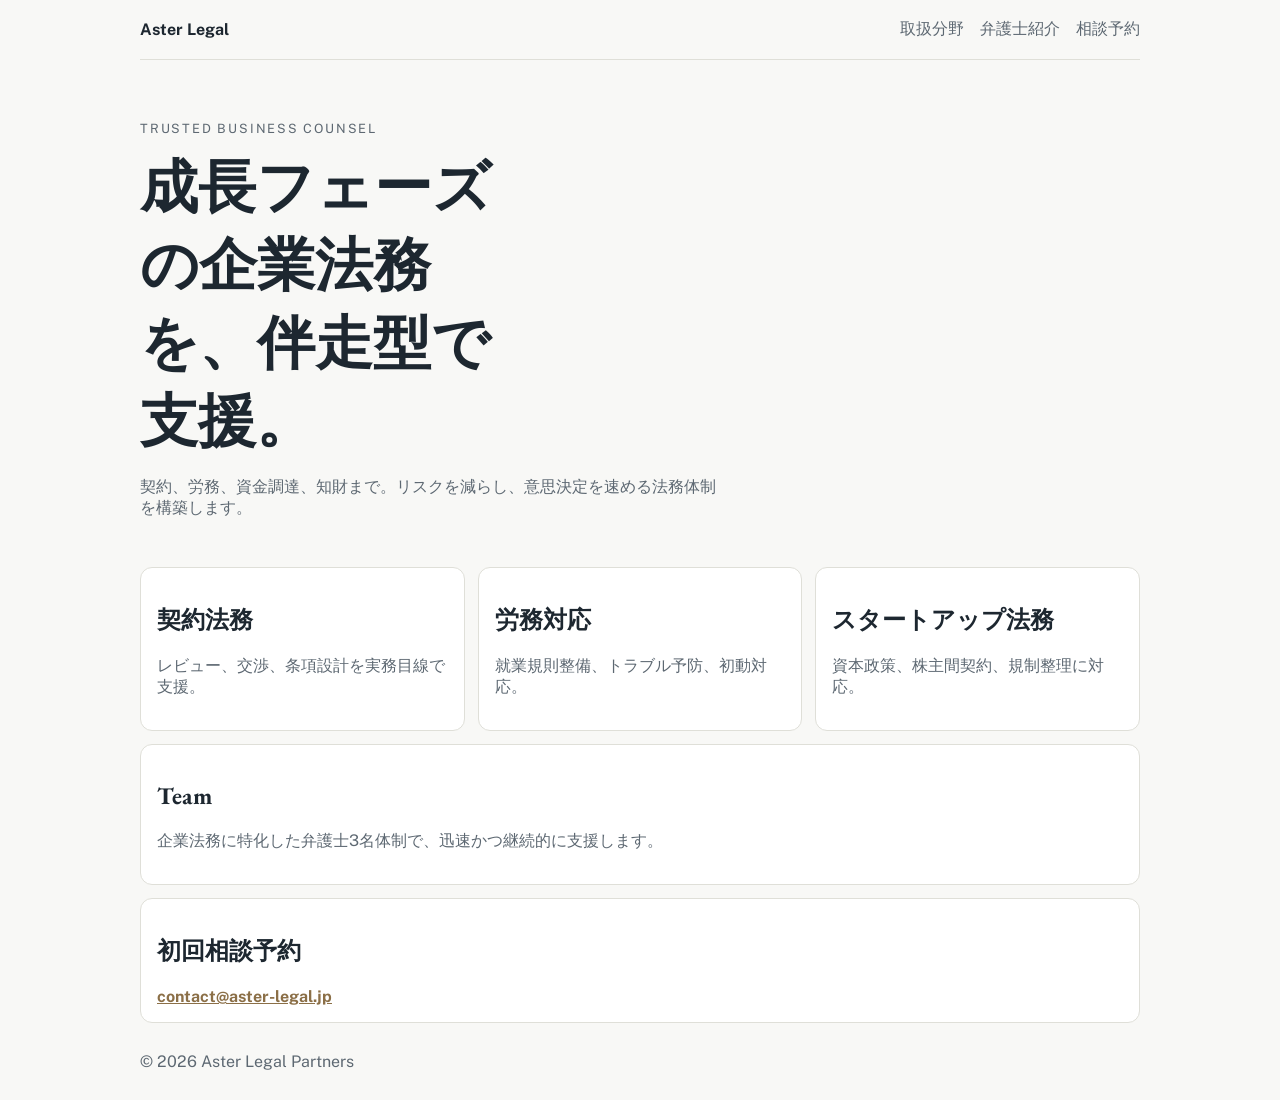
==== index.html @ 530c4b94 "Initial commit: 09-law-firm site" ====
<!doctype html>
<html lang="ja">
  <head>
    <meta charset="UTF-8" />
    <meta name="viewport" content="width=device-width, initial-scale=1.0" />
    <title>Aster Legal Partners</title>
    <link rel="preconnect" href="https://fonts.googleapis.com" />
    <link rel="preconnect" href="https://fonts.gstatic.com" crossorigin />
    <link href="https://fonts.googleapis.com/css2?family=EB+Garamond:wght@500;700&family=Public+Sans:wght@400;500;700&display=swap" rel="stylesheet" />
    <link rel="stylesheet" href="styles.css" />
  </head>
  <body>
    <header class="wrap header">
      <a class="brand" href="#">Aster Legal</a>
      <nav>
        <a href="#practice">取扱分野</a>
        <a href="#team">弁護士紹介</a>
        <a href="#contact">相談予約</a>
      </nav>
    </header>

    <main class="wrap">
      <section class="hero">
        <p class="sub">TRUSTED BUSINESS COUNSEL</p>
        <h1>成長フェーズの企業法務を、伴走型で支援。</h1>
        <p>契約、労務、資金調達、知財まで。リスクを減らし、意思決定を速める法務体制を構築します。</p>
      </section>

      <section class="practice" id="practice">
        <article><h2>契約法務</h2><p>レビュー、交渉、条項設計を実務目線で支援。</p></article>
        <article><h2>労務対応</h2><p>就業規則整備、トラブル予防、初動対応。</p></article>
        <article><h2>スタートアップ法務</h2><p>資本政策、株主間契約、規制整理に対応。</p></article>
      </section>

      <section class="team" id="team">
        <h2>Team</h2>
        <p>企業法務に特化した弁護士3名体制で、迅速かつ継続的に支援します。</p>
      </section>

      <section class="contact" id="contact">
        <h2>初回相談予約</h2>
        <a href="mailto:contact@aster-legal.jp">contact@aster-legal.jp</a>
      </section>
    </main>

    <footer class="wrap">© <span id="year"></span> Aster Legal Partners</footer>
    <script src="app.js"></script>
  </body>
</html>
---- styles.css ----
:root {
  --bg: #f8f8f6;
  --surface: #ffffff;
  --text: #1d2730;
  --muted: #5d6872;
  --accent: #8b6f47;
  --line: #dfdfd8;
}

* { box-sizing: border-box; }

body {
  margin: 0;
  font-family: "Public Sans", sans-serif;
  background: var(--bg);
  color: var(--text);
}

.wrap {
  width: min(1000px, 92vw);
  margin: 0 auto;
}

.header {
  display: flex;
  justify-content: space-between;
  align-items: center;
  padding: 1.2rem 0;
  border-bottom: 1px solid var(--line);
}

.brand {
  text-decoration: none;
  color: var(--text);
  font-weight: 700;
}

nav {
  display: flex;
  gap: 1rem;
}

nav a {
  text-decoration: none;
  color: var(--muted);
}

.hero {
  padding: 3rem 0 2rem;
}

.sub {
  color: var(--accent);
  font-size: 0.8rem;
  letter-spacing: 0.14em;
}

h1,
h2 {
  font-family: "EB Garamond", serif;
}

h1 {
  margin: 0.4rem 0 0.8rem;
  font-size: clamp(2rem, 5vw, 3.6rem);
  max-width: 13ch;
}

.hero p {
  color: var(--muted);
  max-width: 58ch;
}

.practice {
  display: grid;
  grid-template-columns: repeat(3, minmax(0, 1fr));
  gap: 0.8rem;
}

.practice article,
.team,
.contact {
  background: var(--surface);
  border: 1px solid var(--line);
  border-radius: 12px;
  padding: 1rem;
}

.practice p,
.team p {
  color: var(--muted);
}

.team,
.contact {
  margin-top: 0.8rem;
}

.contact a {
  color: var(--accent);
  font-weight: 700;
}

footer {
  color: var(--muted);
  padding: 1.8rem 0;
}

@media (max-width: 760px) {
  .header {
    flex-direction: column;
    align-items: flex-start;
    gap: 0.7rem;
  }

  nav {
    flex-wrap: wrap;
  }

  .practice {
    grid-template-columns: 1fr;
  }
}
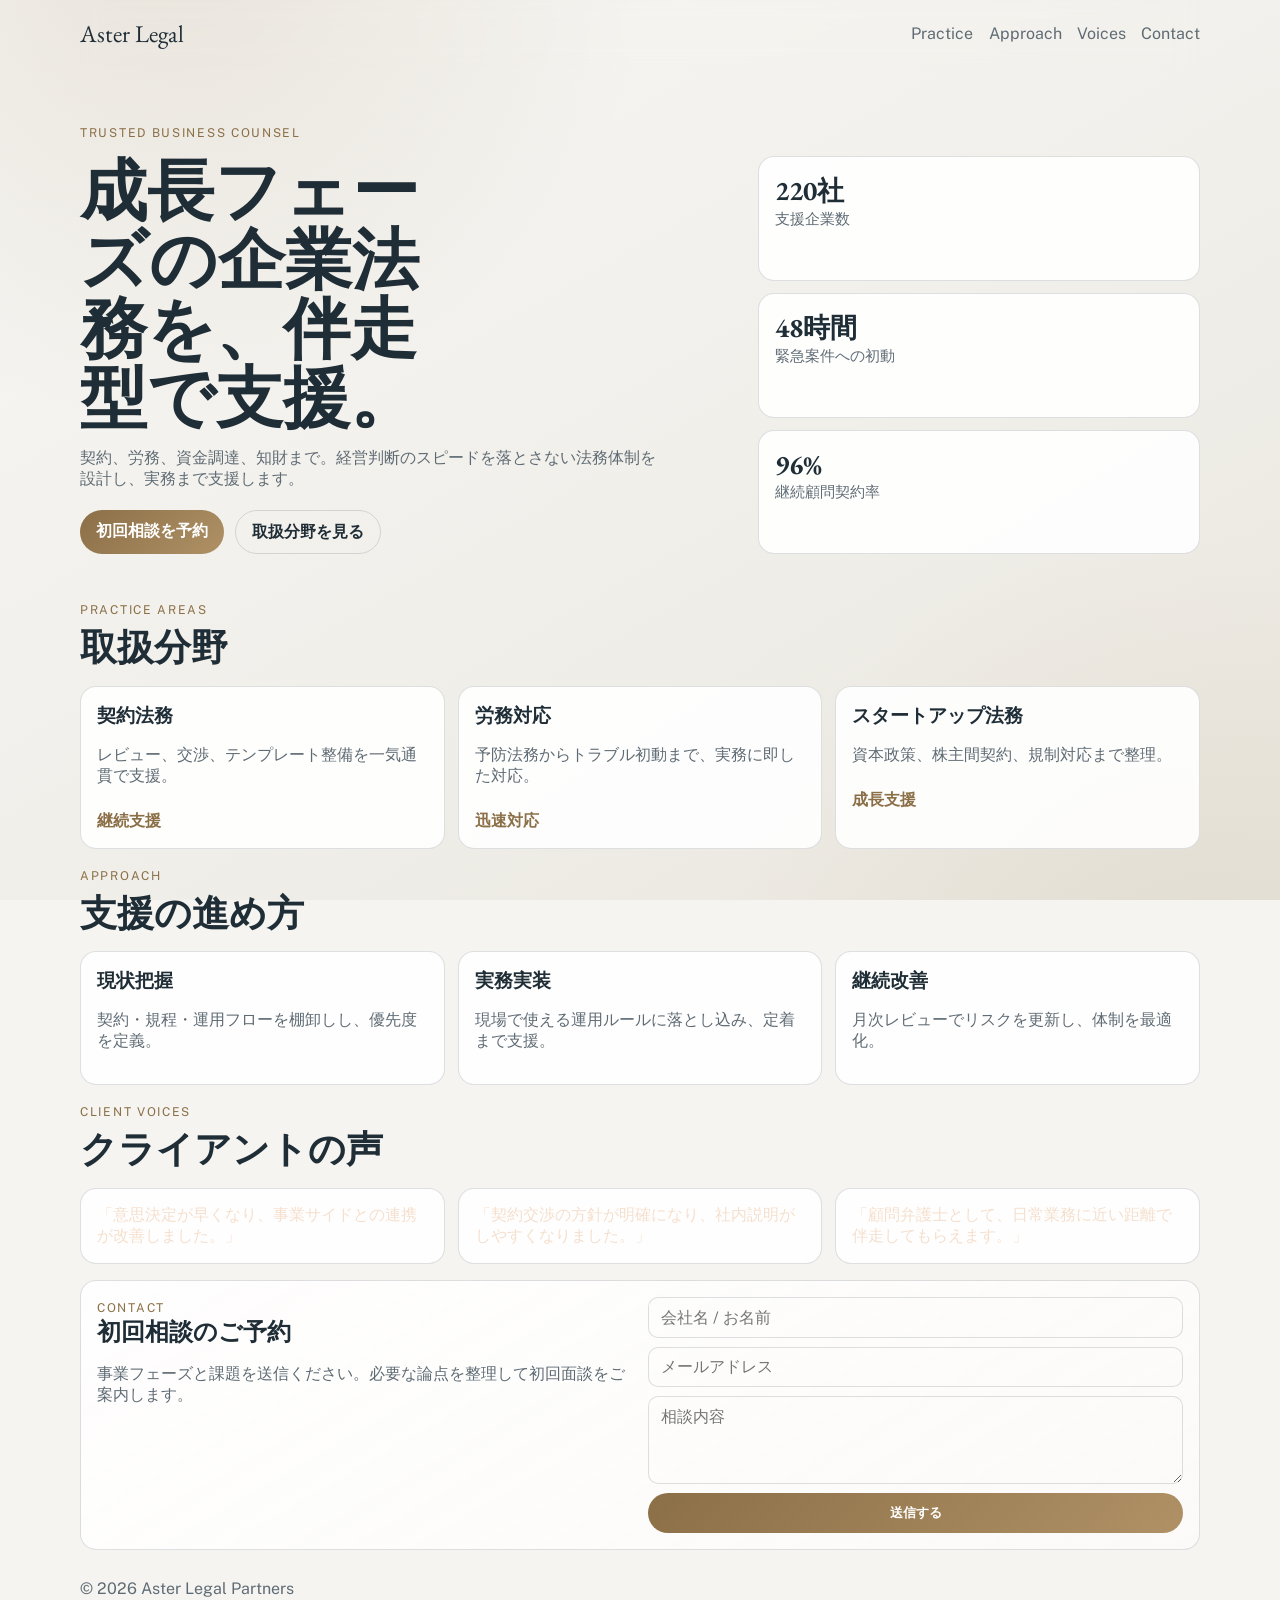
==== commit 694a86b3: "Enhance site design and content" ====
--- a/index.html
+++ b/index.html
@@ -10,40 +10,84 @@
     <link rel="stylesheet" href="styles.css" />
   </head>
   <body>
-    <header class="wrap header">
-      <a class="brand" href="#">Aster Legal</a>
-      <nav>
-        <a href="#practice">取扱分野</a>
-        <a href="#team">弁護士紹介</a>
-        <a href="#contact">相談予約</a>
+    <div class="bg-layer"></div>
+    <header class="site-header container">
+      <a class="brand" href="#top">Aster Legal</a>
+      <button class="menu-toggle" aria-expanded="false" aria-label="メニュー">☰</button>
+      <nav class="nav-links">
+        <a href="#practice">Practice</a>
+        <a href="#approach">Approach</a>
+        <a href="#voices">Voices</a>
+        <a href="#contact">Contact</a>
       </nav>
     </header>
 
-    <main class="wrap">
-      <section class="hero">
-        <p class="sub">TRUSTED BUSINESS COUNSEL</p>
-        <h1>成長フェーズの企業法務を、伴走型で支援。</h1>
-        <p>契約、労務、資金調達、知財まで。リスクを減らし、意思決定を速める法務体制を構築します。</p>
+    <main id="top" class="container">
+      <section class="hero reveal">
+        <span class="badge">TRUSTED BUSINESS COUNSEL</span>
+        <div class="hero-grid">
+          <div>
+            <h1>成長フェーズの企業法務を、伴走型で支援。</h1>
+            <p class="lead">契約、労務、資金調達、知財まで。経営判断のスピードを落とさない法務体制を設計し、実務まで支援します。</p>
+            <div class="hero-actions">
+              <a class="btn primary" href="#contact">初回相談を予約</a>
+              <a class="btn ghost" href="#practice">取扱分野を見る</a>
+            </div>
+          </div>
+          <aside class="hero-stats">
+            <article><strong data-count="220" data-suffix="社">0社</strong><span>支援企業数</span></article>
+            <article><strong data-count="48" data-suffix="時間">0時間</strong><span>緊急案件への初動</span></article>
+            <article><strong data-count="96" data-suffix="%">0%</strong><span>継続顧問契約率</span></article>
+          </aside>
+        </div>
       </section>
 
-      <section class="practice" id="practice">
-        <article><h2>契約法務</h2><p>レビュー、交渉、条項設計を実務目線で支援。</p></article>
-        <article><h2>労務対応</h2><p>就業規則整備、トラブル予防、初動対応。</p></article>
-        <article><h2>スタートアップ法務</h2><p>資本政策、株主間契約、規制整理に対応。</p></article>
+      <section class="section reveal" id="practice">
+        <div class="section-head"><span class="eyebrow">PRACTICE AREAS</span><h2>取扱分野</h2></div>
+        <div class="card-grid three">
+          <article class="card"><h3>契約法務</h3><p>レビュー、交渉、テンプレート整備を一気通貫で支援。</p><strong>継続支援</strong></article>
+          <article class="card"><h3>労務対応</h3><p>予防法務からトラブル初動まで、実務に即した対応。</p><strong>迅速対応</strong></article>
+          <article class="card"><h3>スタートアップ法務</h3><p>資本政策、株主間契約、規制対応まで整理。</p><strong>成長支援</strong></article>
+        </div>
       </section>
 
-      <section class="team" id="team">
-        <h2>Team</h2>
-        <p>企業法務に特化した弁護士3名体制で、迅速かつ継続的に支援します。</p>
+      <section class="section reveal" id="approach">
+        <div class="section-head"><span class="eyebrow">APPROACH</span><h2>支援の進め方</h2></div>
+        <div class="process-list">
+          <article><h3>現状把握</h3><p>契約・規程・運用フローを棚卸しし、優先度を定義。</p></article>
+          <article><h3>実務実装</h3><p>現場で使える運用ルールに落とし込み、定着まで支援。</p></article>
+          <article><h3>継続改善</h3><p>月次レビューでリスクを更新し、体制を最適化。</p></article>
+        </div>
       </section>
 
-      <section class="contact" id="contact">
-        <h2>初回相談予約</h2>
-        <a href="mailto:contact@aster-legal.jp">contact@aster-legal.jp</a>
+      <section class="section reveal" id="voices">
+        <div class="section-head"><span class="eyebrow">CLIENT VOICES</span><h2>クライアントの声</h2></div>
+        <div class="review-grid">
+          <blockquote>「意思決定が早くなり、事業サイドとの連携が改善しました。」</blockquote>
+          <blockquote>「契約交渉の方針が明確になり、社内説明がしやすくなりました。」</blockquote>
+          <blockquote>「顧問弁護士として、日常業務に近い距離で伴走してもらえます。」</blockquote>
+        </div>
+      </section>
+
+      <section class="section reveal" id="contact">
+        <div class="contact-panel">
+          <div>
+            <span class="eyebrow">CONTACT</span>
+            <h2>初回相談のご予約</h2>
+            <p>事業フェーズと課題を送信ください。必要な論点を整理して初回面談をご案内します。</p>
+          </div>
+          <form class="contact-form">
+            <input type="text" placeholder="会社名 / お名前" required />
+            <input type="email" placeholder="メールアドレス" required />
+            <textarea placeholder="相談内容"></textarea>
+            <button type="submit" class="btn primary">送信する</button>
+          </form>
+        </div>
       </section>
     </main>
 
-    <footer class="wrap">© <span id="year"></span> Aster Legal Partners</footer>
+    <footer class="container">© <span id="year"></span> Aster Legal Partners</footer>
+    <div class="toast" id="toast">お問い合わせありがとうございます。担当弁護士より連絡します。</div>
     <script src="app.js"></script>
   </body>
 </html>
--- a/styles.css
+++ b/styles.css
@@ -1,123 +1,304 @@
 :root {
-  --bg: #f8f8f6;
-  --surface: #ffffff;
-  --text: #1d2730;
-  --muted: #5d6872;
+  --bg: #f4f3f0;
+  --bg-soft: #ede9e2;
+  --surface: rgba(255, 255, 255, 0.9);
+  --surface-strong: #fbfaf8;
+  --text: #1f2d36;
+  --muted: #5f6b74;
+  --line: rgba(116, 122, 129, 0.24);
   --accent: #8b6f47;
-  --line: #dfdfd8;
+  --accent-strong: #b09166;
+  --heading: "EB Garamond", serif;
+  --body: "Public Sans", sans-serif;
 }
 
 * { box-sizing: border-box; }
 
 body {
   margin: 0;
-  font-family: "Public Sans", sans-serif;
-  background: var(--bg);
-  color: var(--text);
-}
-
-.wrap {
-  width: min(1000px, 92vw);
+  min-height: 100vh;
+  color: var(--text);
+  font-family: var(--body);
+  background: #f5f4f1;
+}
+
+.bg-layer {
+  position: fixed;
+  inset: 0;
+  background:
+    radial-gradient(circle at 12% -10%, rgba(139, 111, 71, 0.14), transparent 34%),
+    radial-gradient(circle at 92% 110%, rgba(181, 159, 119, 0.14), transparent 30%),
+    linear-gradient(150deg, #f8f7f4, #f1efea 54%, #e9e6de);
+  z-index: -1;
+}
+
+.container {
+  width: min(1120px, 92vw);
   margin: 0 auto;
 }
 
-.header {
+.site-header {
+  padding: 1.1rem 0;
   display: flex;
+  align-items: center;
   justify-content: space-between;
-  align-items: center;
-  padding: 1.2rem 0;
-  border-bottom: 1px solid var(--line);
+  gap: 1rem;
+  position: sticky;
+  top: 0;
+  backdrop-filter: blur(10px);
+  z-index: 10;
 }
 
 .brand {
+  color: var(--text);
   text-decoration: none;
-  color: var(--text);
-  font-weight: 700;
-}
-
-nav {
+  font-family: var(--heading);
+  font-size: 1.5rem;
+}
+
+.menu-toggle {
+  display: none;
+}
+
+.nav-links {
   display: flex;
+  gap: 0.95rem;
+}
+
+.nav-links a {
+  color: var(--muted);
+  text-decoration: none;
+}
+
+.hero {
+  padding: 3.5rem 0 1.8rem;
+}
+
+.badge,
+.eyebrow {
+  display: inline-block;
+  letter-spacing: 0.14em;
+  font-size: 0.76rem;
+  color: var(--accent);
+}
+
+.hero-grid {
+  margin-top: 0.9rem;
+  display: grid;
+  grid-template-columns: 1.35fr 0.9fr;
   gap: 1rem;
 }
 
-nav a {
-  text-decoration: none;
-  color: var(--muted);
-}
-
-.hero {
-  padding: 3rem 0 2rem;
-}
-
-.sub {
-  color: var(--accent);
-  font-size: 0.8rem;
-  letter-spacing: 0.14em;
+h1,
+h2,
+h3 {
+  margin: 0;
 }
 
 h1,
 h2 {
-  font-family: "EB Garamond", serif;
+  font-family: var(--heading);
 }
 
 h1 {
-  margin: 0.4rem 0 0.8rem;
-  font-size: clamp(2rem, 5vw, 3.6rem);
-  max-width: 13ch;
-}
-
-.hero p {
+  font-size: clamp(2.2rem, 6vw, 4.2rem);
+  line-height: 1.03;
+  max-width: 10ch;
+}
+
+.lead {
   color: var(--muted);
   max-width: 58ch;
-}
-
-.practice {
-  display: grid;
-  grid-template-columns: repeat(3, minmax(0, 1fr));
-  gap: 0.8rem;
-}
-
-.practice article,
-.team,
-.contact {
+  margin: 1rem 0 1.2rem;
+}
+
+.hero-actions {
+  display: flex;
+  gap: 0.7rem;
+  flex-wrap: wrap;
+}
+
+.btn {
+  border: 1px solid var(--line);
+  padding: 0.68rem 1rem;
+  border-radius: 999px;
+  text-decoration: none;
+  color: var(--text);
+  font-weight: 700;
+  background: transparent;
+}
+
+.btn.primary {
+  background: linear-gradient(135deg, var(--accent), var(--accent-strong));
+  color: #ffffff;
+  border: 0;
+}
+
+.hero-stats {
+  display: grid;
+  gap: 0.7rem;
+}
+
+.hero-stats article,
+.card,
+.process-list article,
+.review-grid blockquote,
+.contact-panel {
   background: var(--surface);
   border: 1px solid var(--line);
-  border-radius: 12px;
+  border-radius: 16px;
   padding: 1rem;
 }
 
-.practice p,
-.team p {
-  color: var(--muted);
-}
-
-.team,
-.contact {
-  margin-top: 0.8rem;
-}
-
-.contact a {
+.hero-stats strong {
+  display: block;
+  font-size: 1.7rem;
+  font-family: var(--heading);
+}
+
+.hero-stats span {
+  color: var(--muted);
+  font-size: 0.92rem;
+}
+
+.section {
+  margin-top: 1rem;
+}
+
+.section-head {
+  margin-bottom: 0.8rem;
+}
+
+.section-head h2 {
+  margin-top: 0.3rem;
+  font-size: clamp(1.55rem, 4vw, 2.3rem);
+}
+
+.card-grid,
+.process-list,
+.review-grid {
+  display: grid;
+  gap: 0.8rem;
+}
+
+.card-grid.three,
+.process-list,
+.review-grid {
+  grid-template-columns: repeat(3, minmax(0, 1fr));
+}
+
+.card p,
+.process-list p,
+.contact-panel p {
+  color: var(--muted);
+}
+
+.card strong {
+  display: inline-block;
+  margin-top: 0.5rem;
   color: var(--accent);
-  font-weight: 700;
+}
+
+.review-grid blockquote {
+  margin: 0;
+  color: #f5dfcd;
+}
+
+.contact-panel {
+  display: grid;
+  grid-template-columns: 1fr 1fr;
+  gap: 1rem;
+  background: linear-gradient(150deg, var(--surface), var(--surface-strong));
+}
+
+.contact-form {
+  display: grid;
+  gap: 0.55rem;
+}
+
+.contact-form input,
+.contact-form textarea {
+  width: 100%;
+  border: 1px solid var(--line);
+  background: rgba(255, 255, 255, 0.04);
+  color: var(--text);
+  border-radius: 10px;
+  padding: 0.62rem 0.75rem;
+  font: inherit;
+}
+
+.contact-form textarea {
+  min-height: 88px;
+  resize: vertical;
 }
 
 footer {
   color: var(--muted);
-  padding: 1.8rem 0;
-}
-
-@media (max-width: 760px) {
-  .header {
+  padding: 1.8rem 0 2.2rem;
+}
+
+.toast {
+  position: fixed;
+  right: 18px;
+  bottom: 18px;
+  background: #2a2925;
+  border: 1px solid var(--line);
+  color: var(--text);
+  padding: 0.65rem 0.85rem;
+  border-radius: 10px;
+  opacity: 0;
+  transform: translateY(12px);
+  pointer-events: none;
+  transition: 240ms ease;
+}
+
+.toast.show {
+  opacity: 1;
+  transform: translateY(0);
+}
+
+.reveal {
+  opacity: 0;
+  transform: translateY(24px);
+  transition: 520ms ease;
+}
+
+.reveal.in {
+  opacity: 1;
+  transform: translateY(0);
+}
+
+@media (max-width: 820px) {
+  .menu-toggle {
+    display: inline-block;
+    border: 1px solid var(--line);
+    background: transparent;
+    color: var(--text);
+    border-radius: 10px;
+    padding: 0.38rem 0.62rem;
+  }
+
+  .nav-links {
+    position: absolute;
+    top: 58px;
+    right: 4vw;
+    display: none;
     flex-direction: column;
-    align-items: flex-start;
-    gap: 0.7rem;
+    background: var(--bg-soft);
+    border: 1px solid var(--line);
+    border-radius: 12px;
+    padding: 0.7rem;
   }
 
-  nav {
-    flex-wrap: wrap;
+  .nav-links.open {
+    display: flex;
   }
 
-  .practice {
+  .hero-grid,
+  .card-grid.three,
+  .process-list,
+  .review-grid,
+  .contact-panel {
     grid-template-columns: 1fr;
   }
 }
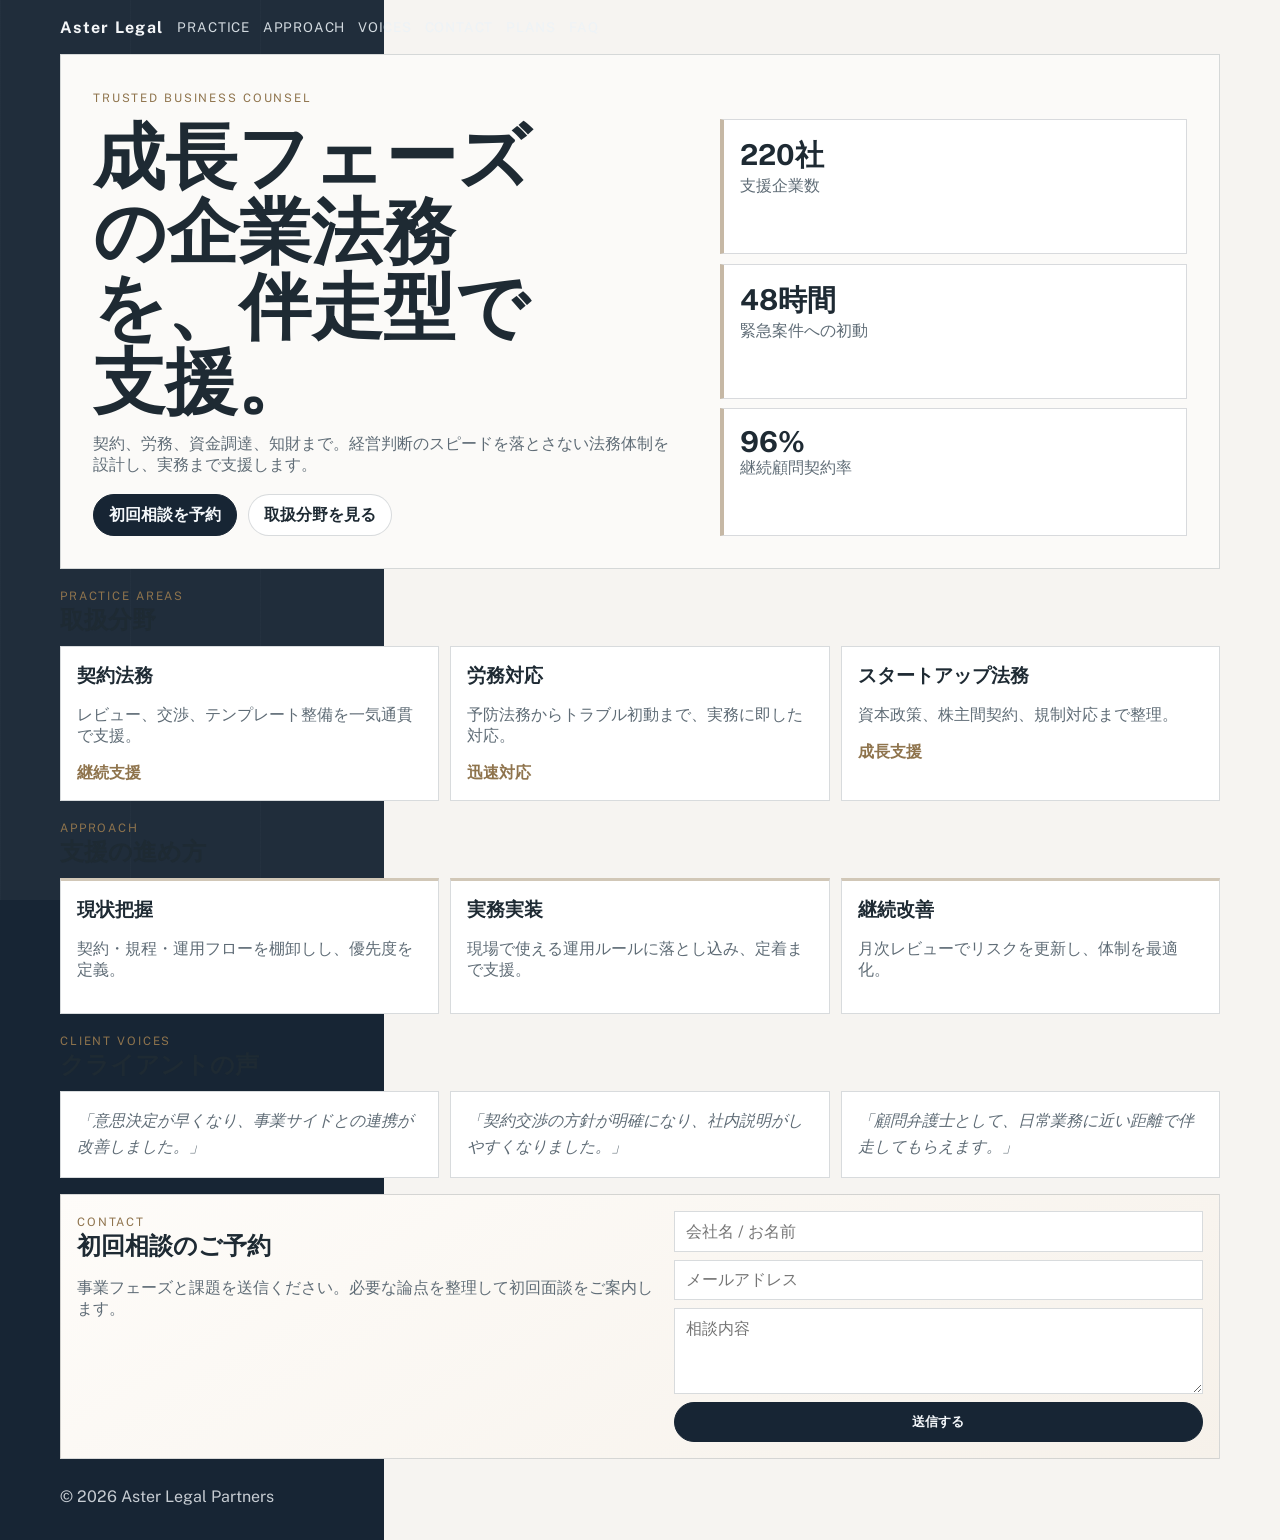
==== commit 0b7aa6fb: "Add multipage structure and interactive features" ====
--- a/index.html
+++ b/index.html
@@ -19,6 +19,8 @@
         <a href="#approach">Approach</a>
         <a href="#voices">Voices</a>
         <a href="#contact">Contact</a>
+              <a href="plans.html">Plans</a>
+        <a href="faq.html">FAQ</a>
       </nav>
     </header>
 
--- a/styles.css
+++ b/styles.css
@@ -1,142 +1,140 @@
 :root {
-  --bg: #f4f3f0;
-  --bg-soft: #ede9e2;
-  --surface: rgba(255, 255, 255, 0.9);
-  --surface-strong: #fbfaf8;
-  --text: #1f2d36;
-  --muted: #5f6b74;
-  --line: rgba(116, 122, 129, 0.24);
-  --accent: #8b6f47;
-  --accent-strong: #b09166;
-  --heading: "EB Garamond", serif;
-  --body: "Public Sans", sans-serif;
+  --ink: #1e2a33;
+  --muted: #5f6c76;
+  --paper: #f6f4f1;
+  --line: rgba(100, 111, 120, 0.25);
+  --accent: #8f744d;
+  --navy: #172534;
 }
 
 * { box-sizing: border-box; }
 
 body {
   margin: 0;
-  min-height: 100vh;
-  color: var(--text);
-  font-family: var(--body);
-  background: #f5f4f1;
+  color: var(--ink);
+  font-family: "Public Sans", sans-serif;
+  background: linear-gradient(90deg, var(--navy) 0 30%, var(--paper) 30% 100%);
 }
 
 .bg-layer {
   position: fixed;
   inset: 0;
+  z-index: -1;
   background:
-    radial-gradient(circle at 12% -10%, rgba(139, 111, 71, 0.14), transparent 34%),
-    radial-gradient(circle at 92% 110%, rgba(181, 159, 119, 0.14), transparent 30%),
-    linear-gradient(150deg, #f8f7f4, #f1efea 54%, #e9e6de);
-  z-index: -1;
+    linear-gradient(90deg, rgba(255, 255, 255, 0.04) 0 30%, transparent 30% 100%),
+    repeating-linear-gradient(90deg, rgba(255, 255, 255, 0.02) 0 1px, transparent 1px 130px);
 }
 
 .container {
-  width: min(1120px, 92vw);
+  width: min(1160px, 94vw);
   margin: 0 auto;
 }
 
 .site-header {
   padding: 1.1rem 0;
+  display: grid;
+  grid-template-columns: auto auto 1fr;
+  gap: 0.9rem;
+  align-items: center;
+}
+
+.brand {
+  color: #f4f6f8;
+  text-decoration: none;
+  font-weight: 700;
+  letter-spacing: 0.08em;
+}
+
+.menu-toggle { display: none; }
+
+.nav-links {
+  justify-self: end;
   display: flex;
-  align-items: center;
-  justify-content: space-between;
-  gap: 1rem;
-  position: sticky;
-  top: 0;
-  backdrop-filter: blur(10px);
-  z-index: 10;
-}
-
-.brand {
-  color: var(--text);
+  gap: 0.8rem;
+}
+
+.nav-links a {
   text-decoration: none;
-  font-family: var(--heading);
-  font-size: 1.5rem;
-}
-
-.menu-toggle {
-  display: none;
-}
-
-.nav-links {
-  display: flex;
-  gap: 0.95rem;
-}
-
-.nav-links a {
-  color: var(--muted);
-  text-decoration: none;
+  color: rgba(236, 242, 247, 0.88);
+  font-size: 0.84rem;
+  letter-spacing: 0.06em;
+  text-transform: uppercase;
+}
+
+main {
+  margin-top: 0.2rem;
 }
 
 .hero {
-  padding: 3.5rem 0 1.8rem;
+  background: #fbfaf8;
+  border: 1px solid var(--line);
+  border-radius: 0;
+  padding: 2rem;
 }
 
 .badge,
 .eyebrow {
   display: inline-block;
-  letter-spacing: 0.14em;
-  font-size: 0.76rem;
   color: var(--accent);
+  letter-spacing: 0.16em;
+  font-size: 0.73rem;
+  text-transform: uppercase;
 }
 
 .hero-grid {
-  margin-top: 0.9rem;
-  display: grid;
-  grid-template-columns: 1.35fr 0.9fr;
-  gap: 1rem;
+  margin-top: 0.8rem;
+  display: grid;
+  grid-template-columns: 1.25fr 0.95fr;
+  gap: 0.8rem;
 }
 
 h1,
 h2,
 h3 {
   margin: 0;
-}
-
-h1,
-h2 {
-  font-family: var(--heading);
+  font-family: "EB Garamond", serif;
 }
 
 h1 {
-  font-size: clamp(2.2rem, 6vw, 4.2rem);
-  line-height: 1.03;
-  max-width: 10ch;
+  font-size: clamp(2.1rem, 5.8vw, 4.5rem);
+  line-height: 1.04;
+  max-width: 12ch;
 }
 
 .lead {
+  margin: 1rem 0 1.1rem;
   color: var(--muted);
   max-width: 58ch;
-  margin: 1rem 0 1.2rem;
 }
 
 .hero-actions {
   display: flex;
-  gap: 0.7rem;
+  gap: 0.65rem;
   flex-wrap: wrap;
 }
 
 .btn {
-  border: 1px solid var(--line);
-  padding: 0.68rem 1rem;
+  text-decoration: none;
+  border: 1px solid var(--line);
+  padding: 0.6rem 0.95rem;
   border-radius: 999px;
-  text-decoration: none;
-  color: var(--text);
   font-weight: 700;
-  background: transparent;
 }
 
 .btn.primary {
-  background: linear-gradient(135deg, var(--accent), var(--accent-strong));
-  color: #ffffff;
-  border: 0;
+  background: var(--navy);
+  color: #f5f8fb;
+  border-color: var(--navy);
+}
+
+.btn.ghost {
+  color: var(--ink);
+  background: #fff;
 }
 
 .hero-stats {
   display: grid;
-  gap: 0.7rem;
+  gap: 0.6rem;
 }
 
 .hero-stats article,
@@ -144,161 +142,306 @@
 .process-list article,
 .review-grid blockquote,
 .contact-panel {
-  background: var(--surface);
-  border: 1px solid var(--line);
-  border-radius: 16px;
+  border: 1px solid var(--line);
+  background: #ffffff;
+  border-radius: 0;
   padding: 1rem;
 }
 
-.hero-stats strong {
-  display: block;
-  font-size: 1.7rem;
-  font-family: var(--heading);
-}
-
-.hero-stats span {
-  color: var(--muted);
-  font-size: 0.92rem;
-}
+.hero-stats article {
+  border-left: 4px solid rgba(143, 116, 77, 0.5);
+}
+
+.hero-stats strong { display: block; font-size: 1.8rem; }
+.hero-stats span,
+.card p,
+.process-list p,
+.review-grid blockquote,
+.contact-panel p { color: var(--muted); }
 
 .section {
   margin-top: 1rem;
 }
 
-.section-head {
-  margin-bottom: 0.8rem;
-}
-
-.section-head h2 {
-  margin-top: 0.3rem;
-  font-size: clamp(1.55rem, 4vw, 2.3rem);
-}
+.section-head { margin-bottom: 0.62rem; }
 
 .card-grid,
 .process-list,
-.review-grid {
-  display: grid;
-  gap: 0.8rem;
-}
-
+.review-grid { display: grid; gap: 0.68rem; }
 .card-grid.three,
 .process-list,
-.review-grid {
-  grid-template-columns: repeat(3, minmax(0, 1fr));
-}
-
-.card p,
-.process-list p,
-.contact-panel p {
-  color: var(--muted);
-}
-
-.card strong {
-  display: inline-block;
-  margin-top: 0.5rem;
-  color: var(--accent);
+.review-grid { grid-template-columns: repeat(3, minmax(0, 1fr)); }
+
+.card strong { color: var(--accent); }
+
+.process-list article {
+  border-top: 3px solid rgba(143, 116, 77, 0.4);
 }
 
 .review-grid blockquote {
   margin: 0;
-  color: #f5dfcd;
+  font-style: italic;
+  line-height: 1.65;
 }
 
 .contact-panel {
   display: grid;
-  grid-template-columns: 1fr 1fr;
-  gap: 1rem;
-  background: linear-gradient(150deg, var(--surface), var(--surface-strong));
-}
-
-.contact-form {
-  display: grid;
-  gap: 0.55rem;
-}
+  grid-template-columns: 1.05fr 0.95fr;
+  gap: 0.72rem;
+  background: linear-gradient(150deg, #fefcf9, #f6f1ea);
+}
+
+.contact-form { display: grid; gap: 0.5rem; }
 
 .contact-form input,
 .contact-form textarea {
   width: 100%;
   border: 1px solid var(--line);
-  background: rgba(255, 255, 255, 0.04);
-  color: var(--text);
-  border-radius: 10px;
-  padding: 0.62rem 0.75rem;
+  background: #fff;
+  color: var(--ink);
+  padding: 0.62rem 0.72rem;
   font: inherit;
 }
 
-.contact-form textarea {
-  min-height: 88px;
-  resize: vertical;
-}
+.contact-form textarea { min-height: 86px; resize: vertical; }
 
 footer {
-  color: var(--muted);
-  padding: 1.8rem 0 2.2rem;
+  padding: 1.8rem 0 2.1rem;
+  color: rgba(242, 246, 250, 0.8);
 }
 
 .toast {
   position: fixed;
-  right: 18px;
-  bottom: 18px;
-  background: #2a2925;
-  border: 1px solid var(--line);
-  color: var(--text);
-  padding: 0.65rem 0.85rem;
-  border-radius: 10px;
+  right: 16px;
+  bottom: 16px;
+  background: #1f2b36;
+  color: #edf2f7;
+  border: 1px solid rgba(188, 201, 212, 0.34);
+  padding: 0.64rem 0.9rem;
   opacity: 0;
-  transform: translateY(12px);
+  transform: translateY(10px);
   pointer-events: none;
-  transition: 240ms ease;
-}
-
-.toast.show {
-  opacity: 1;
-  transform: translateY(0);
-}
-
-.reveal {
-  opacity: 0;
-  transform: translateY(24px);
-  transition: 520ms ease;
-}
-
-.reveal.in {
-  opacity: 1;
-  transform: translateY(0);
-}
-
-@media (max-width: 820px) {
+  transition: 220ms ease;
+}
+
+.toast.show { opacity: 1; transform: translateY(0); }
+
+.reveal { opacity: 0; transform: translateY(18px); transition: 440ms ease; }
+.reveal.in { opacity: 1; transform: translateY(0); }
+
+@media (max-width: 860px) {
+  body {
+    background: #f4f1eb;
+  }
+
+  .brand { color: var(--ink); }
+
   .menu-toggle {
     display: inline-block;
     border: 1px solid var(--line);
-    background: transparent;
-    color: var(--text);
-    border-radius: 10px;
-    padding: 0.38rem 0.62rem;
+    background: #fff;
+    color: var(--ink);
+    padding: 0.35rem 0.6rem;
   }
 
   .nav-links {
+    display: none;
     position: absolute;
+    right: 4vw;
     top: 58px;
-    right: 4vw;
-    display: none;
     flex-direction: column;
-    background: var(--bg-soft);
+    background: #fff;
     border: 1px solid var(--line);
-    border-radius: 12px;
     padding: 0.7rem;
   }
 
-  .nav-links.open {
-    display: flex;
-  }
+  .nav-links a { color: var(--ink); }
+  .nav-links.open { display: flex; }
 
   .hero-grid,
   .card-grid.three,
   .process-list,
   .review-grid,
-  .contact-panel {
+  .contact-panel { grid-template-columns: 1fr; }
+
+  footer { color: var(--muted); }
+}
+
+/* EXTRA PAGES */
+.extra-page .site-header {
+  margin-bottom: 0.2rem;
+}
+
+.subhero {
+  padding: 1.4rem;
+  border: 1px solid var(--line);
+  border-radius: 14px;
+  background: var(--panel, var(--paper, rgba(255, 255, 255, 0.08)));
+}
+
+.subhero h1 {
+  margin: 0.35rem 0 0.6rem;
+  font-size: clamp(1.8rem, 5vw, 3.1rem);
+}
+
+.subhero p {
+  margin: 0;
+  color: var(--muted);
+  max-width: 64ch;
+}
+
+.pricing-head {
+  display: flex;
+  justify-content: space-between;
+  align-items: center;
+  gap: 0.8rem;
+  margin-bottom: 0.65rem;
+}
+
+.pricing-mode {
+  display: inline-flex;
+  gap: 0.45rem;
+  padding: 0.25rem;
+  border: 1px solid var(--line);
+  border-radius: 999px;
+  background: rgba(255, 255, 255, 0.04);
+}
+
+.mode-btn {
+  border: 1px solid transparent;
+  border-radius: 999px;
+  padding: 0.4rem 0.72rem;
+  background: transparent;
+  color: inherit;
+  font: inherit;
+  cursor: pointer;
+}
+
+.mode-btn.active {
+  border-color: var(--line);
+  background: rgba(255, 255, 255, 0.12);
+}
+
+.pricing-cards {
+  display: grid;
+  grid-template-columns: repeat(3, minmax(0, 1fr));
+  gap: 0.7rem;
+}
+
+.price-card {
+  border: 1px solid var(--line);
+  border-radius: 12px;
+  padding: 0.9rem;
+  background: var(--panel, var(--paper, rgba(255, 255, 255, 0.08)));
+}
+
+.price-card h3 {
+  margin: 0 0 0.4rem;
+}
+
+.price-card p {
+  margin: 0;
+  color: var(--muted);
+  min-height: 2.8em;
+}
+
+.price-card strong {
+  display: inline-block;
+  margin-top: 0.65rem;
+  font-size: 1.35rem;
+}
+
+.calc-box {
+  border: 1px solid var(--line);
+  border-radius: 12px;
+  padding: 0.9rem;
+  background: var(--panel, var(--paper, rgba(255, 255, 255, 0.08)));
+}
+
+.calc-form {
+  display: grid;
+  grid-template-columns: repeat(4, minmax(0, 1fr));
+  gap: 0.55rem;
+  align-items: end;
+}
+
+.calc-form label {
+  display: grid;
+  gap: 0.32rem;
+  font-size: 0.9rem;
+}
+
+.calc-form select,
+.calc-form input {
+  width: 100%;
+  border: 1px solid var(--line);
+  border-radius: 8px;
+  padding: 0.58rem 0.66rem;
+  background: rgba(255, 255, 255, 0.75);
+  color: inherit;
+  font: inherit;
+}
+
+.calc-result {
+  margin: 0.65rem 0 0;
+  color: var(--muted);
+  opacity: 0.75;
+}
+
+.calc-result.show {
+  opacity: 1;
+}
+
+.faq-list {
+  display: grid;
+  gap: 0.55rem;
+}
+
+.faq-item {
+  border: 1px solid var(--line);
+  border-radius: 12px;
+  overflow: hidden;
+  background: var(--panel, var(--paper, rgba(255, 255, 255, 0.08)));
+}
+
+.faq-question {
+  width: 100%;
+  text-align: left;
+  background: transparent;
+  border: 0;
+  border-bottom: 1px solid transparent;
+  color: inherit;
+  font: inherit;
+  font-weight: 700;
+  padding: 0.8rem 0.9rem;
+  cursor: pointer;
+}
+
+.faq-item.open .faq-question {
+  border-bottom-color: var(--line);
+}
+
+.faq-answer {
+  display: none;
+  padding: 0.72rem 0.9rem;
+  color: var(--muted);
+}
+
+.faq-item.open .faq-answer {
+  display: block;
+}
+
+@media (max-width: 860px) {
+  .pricing-head {
+    flex-direction: column;
+    align-items: flex-start;
+  }
+
+  .pricing-cards {
     grid-template-columns: 1fr;
   }
-}
+
+  .calc-form {
+    grid-template-columns: 1fr;
+  }
+}
